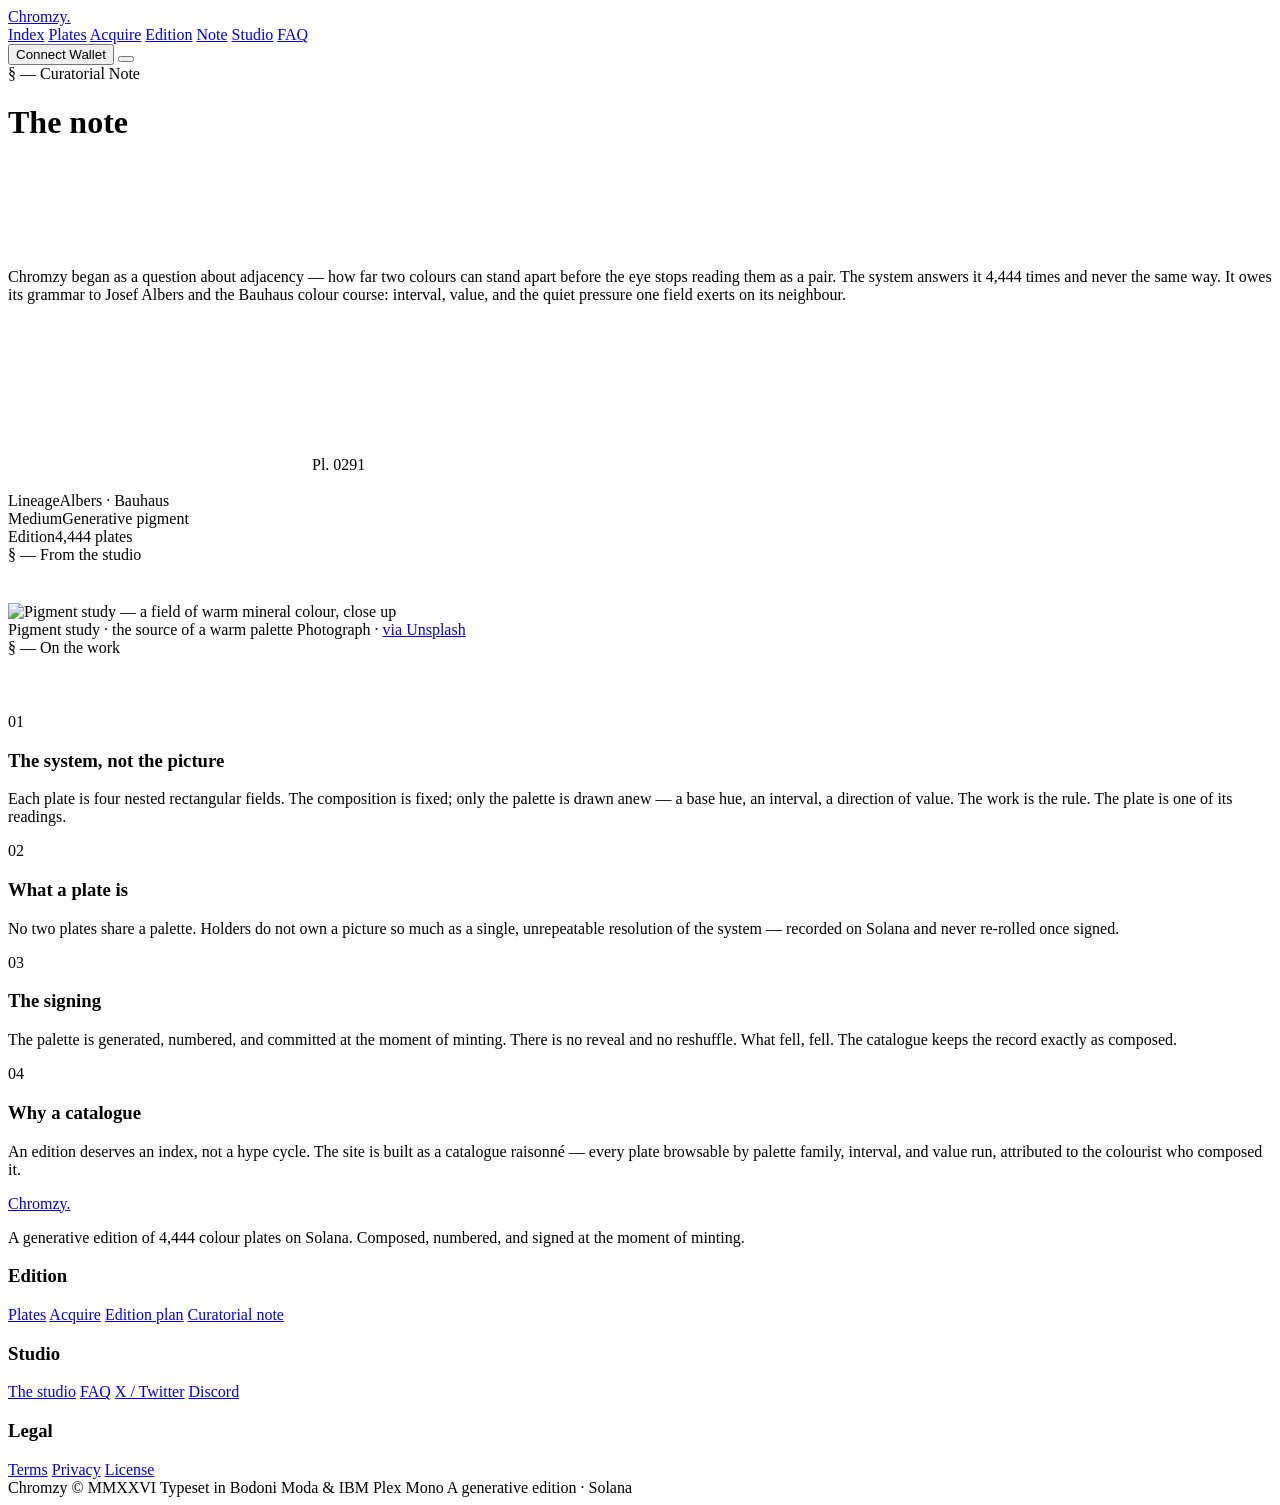
==== about.html @ 217c469e "commit" ====
<!DOCTYPE html>
<html lang="en">
<head>
  <meta charset="UTF-8">
  <meta name="viewport" content="width=device-width, initial-scale=1.0">
  <title>Curatorial Note — CHROMZY</title>
  <meta name="description" content="The curatorial note behind Chromzy: a generative colour edition in the lineage of Josef Albers and the Bauhaus colour course — interval, adjacency, and the way one field changes its neighbour.">
  <link rel="canonical" href="https://chromzy.com/about.html">
  <meta name="theme-color" content="#f4f1ea">
  <meta property="og:type" content="article">
  <meta property="og:site_name" content="CHROMZY">
  <meta property="og:title" content="Curatorial Note — CHROMZY">
  <meta property="og:description" content="A generative colour edition in the lineage of Albers and the Bauhaus colour course.">
  <meta property="og:url" content="https://chromzy.com/about.html">
  <meta property="og:image" content="https://chromzy.com/assets/og-image.svg">
  <meta name="twitter:card" content="summary_large_image">
  <link rel="icon" href="data:image/svg+xml,%3Csvg xmlns='http://www.w3.org/2000/svg' viewBox='0 0 32 32'%3E%3Crect fill='%23f4f1ea' width='32' height='32'/%3E%3Ccircle cx='16' cy='16' r='6' fill='%23ce3a1f'/%3E%3C/svg%3E">
  <link rel="preconnect" href="https://fonts.googleapis.com">
  <link rel="preconnect" href="https://fonts.gstatic.com" crossorigin>
  <link rel="stylesheet" href="css/main.css">
</head>
<body>
  <header class="nav" role="banner">
    <div class="nav__inner">
      <a href="index.html" class="nav__logo" aria-label="CHROMZY home">Chromzy<span class="nav__logo-dot">.</span></a>
      <nav class="nav__links" aria-label="Main">
        <a href="index.html" class="nav__link" data-nav-link>Index</a>
        <a href="collection.html" class="nav__link" data-nav-link>Plates</a>
        <a href="mint.html" class="nav__link" data-nav-link>Acquire</a>
        <a href="roadmap.html" class="nav__link" data-nav-link>Edition</a>
        <a href="about.html" class="nav__link nav__link--active" data-nav-link>Note</a>
        <a href="team.html" class="nav__link" data-nav-link>Studio</a>
        <a href="faq.html" class="nav__link" data-nav-link>FAQ</a>
      </nav>
      <div class="nav__actions">
        <button type="button" class="btn btn--sm btn--wallet" data-wallet-connect>Connect Wallet</button>
        <button type="button" class="nav__toggle" data-nav-toggle aria-expanded="false" aria-controls="nav-mobile" aria-label="Open menu"><span></span><span></span><span></span></button>
      </div>
    </div>
    <nav id="nav-mobile" class="nav__mobile" data-nav-mobile hidden aria-label="Mobile">
      <a href="index.html" class="nav__mobile-link" data-no="01">Index</a>
      <a href="collection.html" class="nav__mobile-link" data-no="02">Plates</a>
      <a href="mint.html" class="nav__mobile-link" data-no="03">Acquire</a>
      <a href="roadmap.html" class="nav__mobile-link" data-no="04">Edition</a>
      <a href="about.html" class="nav__mobile-link" data-no="05">Note</a>
      <a href="team.html" class="nav__mobile-link" data-no="06">Studio</a>
      <a href="faq.html" class="nav__mobile-link" data-no="07">FAQ</a>
    </nav>
  </header>

  <main id="main-content">
    <div class="container">
      <header class="page-head reveal">
        <div class="sec-mark"><span>§ — Curatorial Note</span></div>
        <h1 class="page-head__title">The note</h1>
      </header>

      <section class="section about-split grid12" style="padding-top:clamp(48px,7vw,96px);">
        <div class="about-split__lead reveal">
          <p class="serif-lead drop-cap">Chromzy began as a question about adjacency — how far two colours can stand apart before the eye stops reading them as a pair. The system answers it 4,444 times and never the same way. It owes its grammar to Josef Albers and the Bauhaus colour course: interval, value, and the quiet pressure one field exerts on its neighbour.</p>
        </div>
        <aside class="about-split__aside reveal">
          <div class="figure__frame ar-4-5 is-zoom" data-plate-interactive>
            <canvas data-plate data-plate-interactive data-seed="291" data-plate-chroma="0.12"></canvas>
            <span class="figure__dim">Pl. 0291</span>
          </div>
          <div class="spec" style="margin-top:18px;">
            <div class="spec__row"><span class="spec__key">Lineage</span><span>Albers · Bauhaus</span></div>
            <div class="spec__row"><span class="spec__key">Medium</span><span>Generative pigment</span></div>
            <div class="spec__row"><span class="spec__key">Edition</span><span>4,444 plates</span></div>
          </div>
        </aside>
      </section>

      <section class="section" style="padding-bottom:0;">
        <div class="sec-mark reveal" style="margin-bottom:clamp(24px,3vw,40px);"><span>§ — From the studio</span></div>
        <figure class="studio-photo reveal" style="margin:0;">
          <div class="studio-photo__frame is-zoom">
            <img src="https://images.unsplash.com/photo-1554755229-ca4470e07232?w=2000&q=80&auto=format&fit=crop"
                 alt="Pigment study — a field of warm mineral colour, close up" loading="lazy" decoding="async">
          </div>
          <figcaption class="studio-photo__cap">
            <span>Pigment study · the source of a warm palette</span>
            <span>Photograph · <a href="https://images.unsplash.com/photo-1554755229-ca4470e07232" target="_blank" rel="noopener noreferrer">via Unsplash</a></span>
          </figcaption>
        </figure>
      </section>

      <section class="section">
        <div class="sec-mark reveal" style="margin-bottom:clamp(32px,5vw,56px);"><span>§ — On the work</span></div>
        <div class="lore-blocks">
          <article class="lore-block reveal">
            <div class="lore-block__no">01</div>
            <h3>The system, not the picture</h3>
            <p>Each plate is four nested rectangular fields. The composition is fixed; only the palette is drawn anew — a base hue, an interval, a direction of value. The work is the rule. The plate is one of its readings.</p>
          </article>
          <article class="lore-block reveal">
            <div class="lore-block__no">02</div>
            <h3>What a plate is</h3>
            <p>No two plates share a palette. Holders do not own a picture so much as a single, unrepeatable resolution of the system — recorded on Solana and never re-rolled once signed.</p>
          </article>
          <article class="lore-block reveal">
            <div class="lore-block__no">03</div>
            <h3>The signing</h3>
            <p>The palette is generated, numbered, and committed at the moment of minting. There is no reveal and no reshuffle. What fell, fell. The catalogue keeps the record exactly as composed.</p>
          </article>
          <article class="lore-block reveal">
            <div class="lore-block__no">04</div>
            <h3>Why a catalogue</h3>
            <p>An edition deserves an index, not a hype cycle. The site is built as a catalogue raisonné — every plate browsable by palette family, interval, and value run, attributed to the colourist who composed it.</p>
          </article>
        </div>
      </section>
    </div>
  </main>

  <footer class="footer" role="contentinfo">
    <div class="container">
      <div class="footer__grid">
        <div class="footer__brand">
          <a href="index.html" class="nav__logo">Chromzy<span class="nav__logo-dot">.</span></a>
          <p>A generative edition of 4,444 colour plates on Solana. Composed, numbered, and signed at the moment of minting.</p>
        </div>
        <div>
          <h3 class="footer__heading">Edition</h3>
          <a href="collection.html" class="footer__link">Plates</a>
          <a href="mint.html" class="footer__link">Acquire</a>
          <a href="roadmap.html" class="footer__link">Edition plan</a>
          <a href="about.html" class="footer__link">Curatorial note</a>
        </div>
        <div>
          <h3 class="footer__heading">Studio</h3>
          <a href="team.html" class="footer__link">The studio</a>
          <a href="faq.html" class="footer__link">FAQ</a>
          <a href="https://x.com/chromzy" class="footer__link" target="_blank" rel="noopener noreferrer">X / Twitter</a>
          <a href="https://discord.gg/chromzy" class="footer__link" target="_blank" rel="noopener noreferrer">Discord</a>
        </div>
        <div>
          <h3 class="footer__heading">Legal</h3>
          <a href="terms.html" class="footer__link">Terms</a>
          <a href="privacy.html" class="footer__link">Privacy</a>
          <a href="license.html" class="footer__link">License</a>
        </div>
      </div>
      <div class="footer__bottom">
        <span>Chromzy © MMXXVI</span>
        <span>Typeset in Bodoni Moda &amp; IBM Plex Mono</span>
        <span class="footer__solana"><span class="footer__solana-dot" aria-hidden="true"></span> A generative edition · Solana</span>
      </div>
    </div>
  </footer>

  <script type="module" src="js/main.js"></script>
</body>
</html>
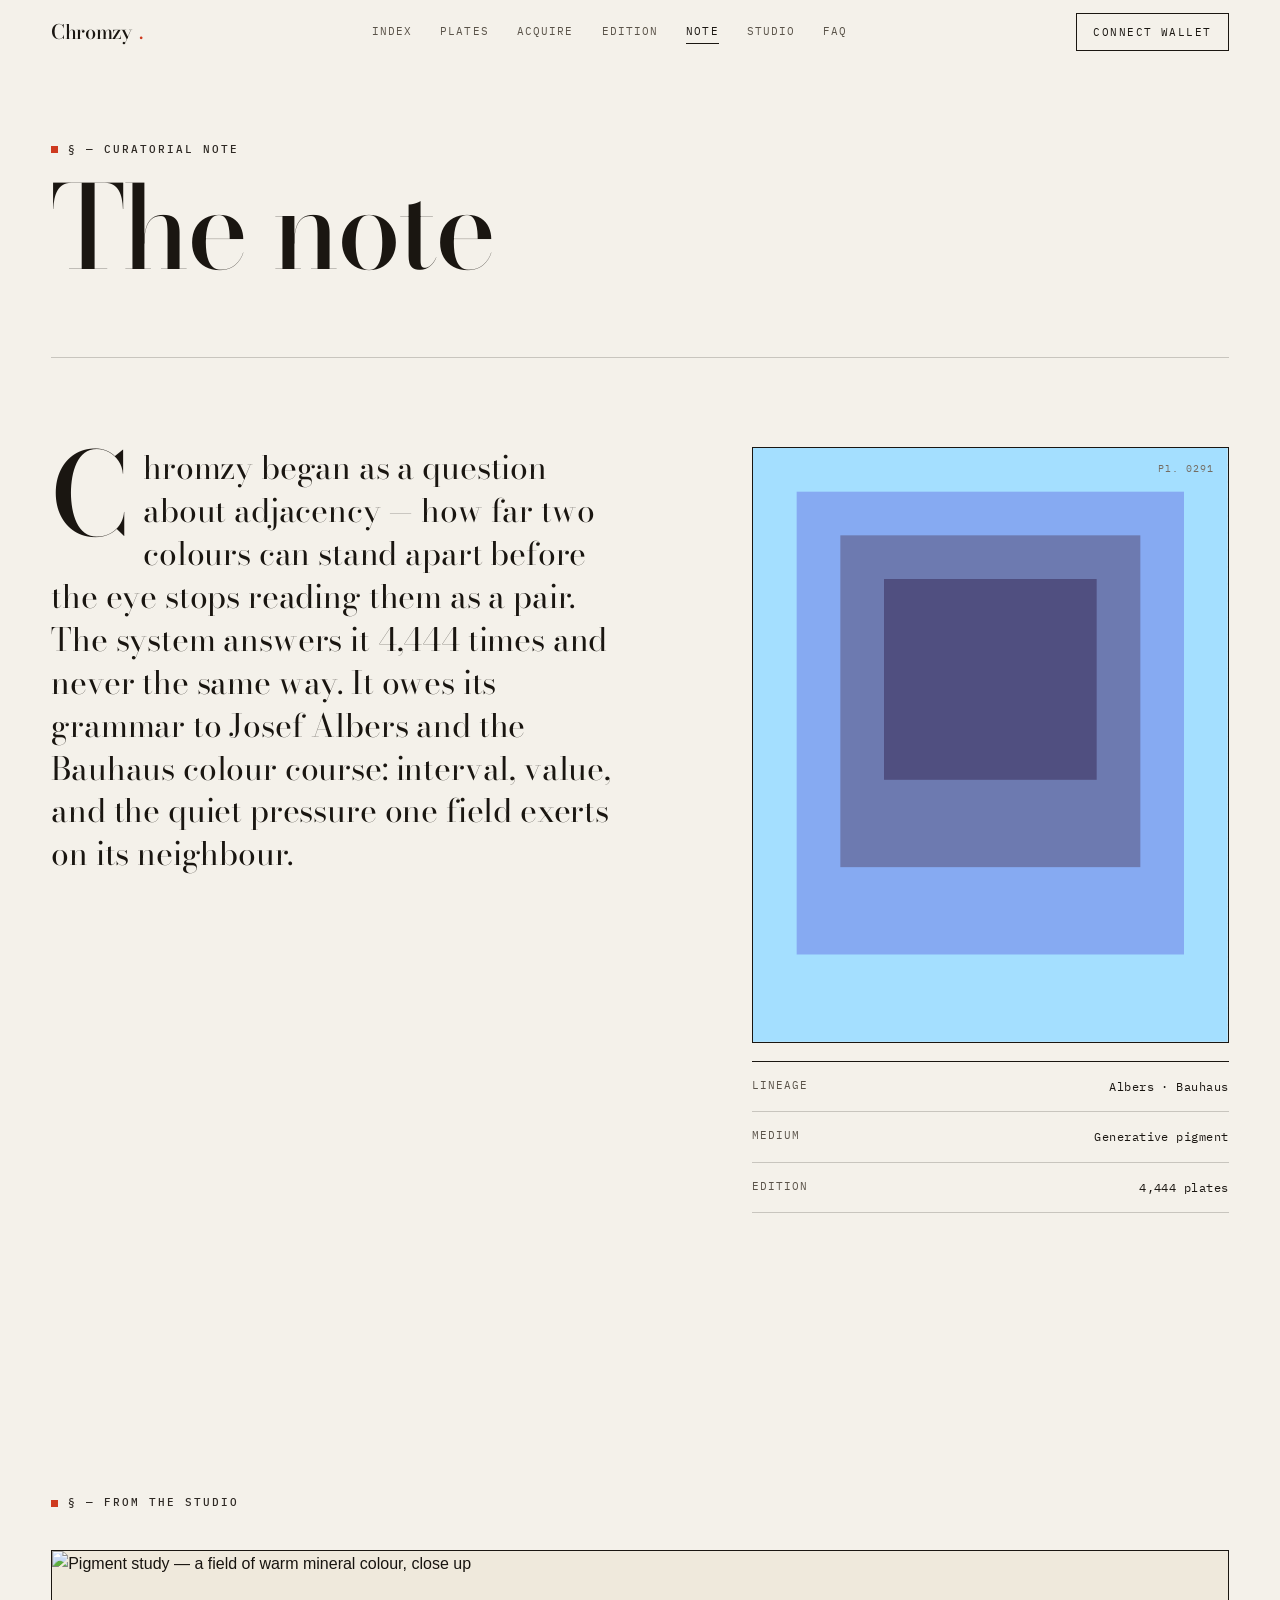
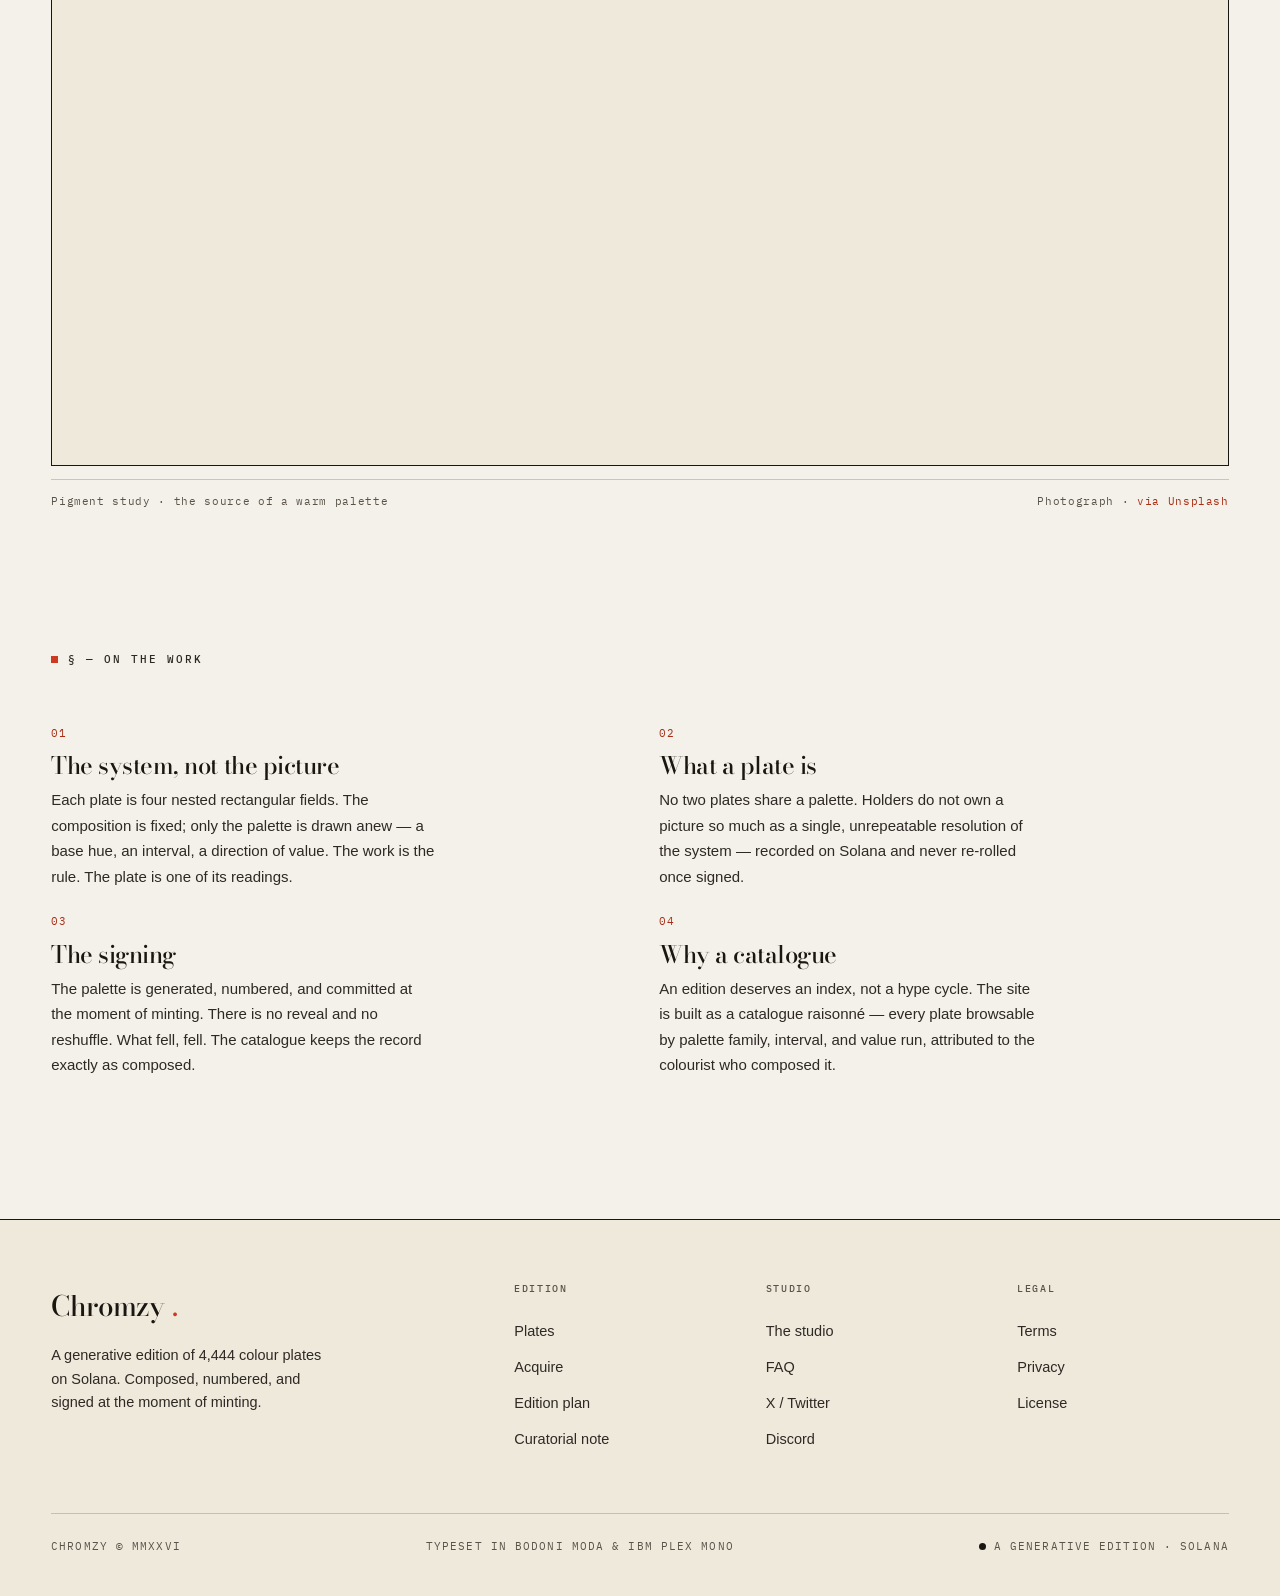
==== commit 5af4bd73: "." ====
--- a/about.html
+++ b/about.html
@@ -1,155 +1,155 @@
-<!DOCTYPE html>
-<html lang="en">
-<head>
-  <meta charset="UTF-8">
-  <meta name="viewport" content="width=device-width, initial-scale=1.0">
-  <title>Curatorial Note — CHROMZY</title>
-  <meta name="description" content="The curatorial note behind Chromzy: a generative colour edition in the lineage of Josef Albers and the Bauhaus colour course — interval, adjacency, and the way one field changes its neighbour.">
-  <link rel="canonical" href="https://chromzy.com/about.html">
-  <meta name="theme-color" content="#f4f1ea">
-  <meta property="og:type" content="article">
-  <meta property="og:site_name" content="CHROMZY">
-  <meta property="og:title" content="Curatorial Note — CHROMZY">
-  <meta property="og:description" content="A generative colour edition in the lineage of Albers and the Bauhaus colour course.">
-  <meta property="og:url" content="https://chromzy.com/about.html">
-  <meta property="og:image" content="https://chromzy.com/assets/og-image.svg">
-  <meta name="twitter:card" content="summary_large_image">
-  <link rel="icon" href="data:image/svg+xml,%3Csvg xmlns='http://www.w3.org/2000/svg' viewBox='0 0 32 32'%3E%3Crect fill='%23f4f1ea' width='32' height='32'/%3E%3Ccircle cx='16' cy='16' r='6' fill='%23ce3a1f'/%3E%3C/svg%3E">
-  <link rel="preconnect" href="https://fonts.googleapis.com">
-  <link rel="preconnect" href="https://fonts.gstatic.com" crossorigin>
-  <link rel="stylesheet" href="css/main.css">
-</head>
-<body>
-  <header class="nav" role="banner">
-    <div class="nav__inner">
-      <a href="index.html" class="nav__logo" aria-label="CHROMZY home">Chromzy<span class="nav__logo-dot">.</span></a>
-      <nav class="nav__links" aria-label="Main">
-        <a href="index.html" class="nav__link" data-nav-link>Index</a>
-        <a href="collection.html" class="nav__link" data-nav-link>Plates</a>
-        <a href="mint.html" class="nav__link" data-nav-link>Acquire</a>
-        <a href="roadmap.html" class="nav__link" data-nav-link>Edition</a>
-        <a href="about.html" class="nav__link nav__link--active" data-nav-link>Note</a>
-        <a href="team.html" class="nav__link" data-nav-link>Studio</a>
-        <a href="faq.html" class="nav__link" data-nav-link>FAQ</a>
-      </nav>
-      <div class="nav__actions">
-        <button type="button" class="btn btn--sm btn--wallet" data-wallet-connect>Connect Wallet</button>
-        <button type="button" class="nav__toggle" data-nav-toggle aria-expanded="false" aria-controls="nav-mobile" aria-label="Open menu"><span></span><span></span><span></span></button>
-      </div>
-    </div>
-    <nav id="nav-mobile" class="nav__mobile" data-nav-mobile hidden aria-label="Mobile">
-      <a href="index.html" class="nav__mobile-link" data-no="01">Index</a>
-      <a href="collection.html" class="nav__mobile-link" data-no="02">Plates</a>
-      <a href="mint.html" class="nav__mobile-link" data-no="03">Acquire</a>
-      <a href="roadmap.html" class="nav__mobile-link" data-no="04">Edition</a>
-      <a href="about.html" class="nav__mobile-link" data-no="05">Note</a>
-      <a href="team.html" class="nav__mobile-link" data-no="06">Studio</a>
-      <a href="faq.html" class="nav__mobile-link" data-no="07">FAQ</a>
-    </nav>
-  </header>
-
-  <main id="main-content">
-    <div class="container">
-      <header class="page-head reveal">
-        <div class="sec-mark"><span>§ — Curatorial Note</span></div>
-        <h1 class="page-head__title">The note</h1>
-      </header>
-
-      <section class="section about-split grid12" style="padding-top:clamp(48px,7vw,96px);">
-        <div class="about-split__lead reveal">
-          <p class="serif-lead drop-cap">Chromzy began as a question about adjacency — how far two colours can stand apart before the eye stops reading them as a pair. The system answers it 4,444 times and never the same way. It owes its grammar to Josef Albers and the Bauhaus colour course: interval, value, and the quiet pressure one field exerts on its neighbour.</p>
-        </div>
-        <aside class="about-split__aside reveal">
-          <div class="figure__frame ar-4-5 is-zoom" data-plate-interactive>
-            <canvas data-plate data-plate-interactive data-seed="291" data-plate-chroma="0.12"></canvas>
-            <span class="figure__dim">Pl. 0291</span>
-          </div>
-          <div class="spec" style="margin-top:18px;">
-            <div class="spec__row"><span class="spec__key">Lineage</span><span>Albers · Bauhaus</span></div>
-            <div class="spec__row"><span class="spec__key">Medium</span><span>Generative pigment</span></div>
-            <div class="spec__row"><span class="spec__key">Edition</span><span>4,444 plates</span></div>
-          </div>
-        </aside>
-      </section>
-
-      <section class="section" style="padding-bottom:0;">
-        <div class="sec-mark reveal" style="margin-bottom:clamp(24px,3vw,40px);"><span>§ — From the studio</span></div>
-        <figure class="studio-photo reveal" style="margin:0;">
-          <div class="studio-photo__frame is-zoom">
-            <img src="https://images.unsplash.com/photo-1554755229-ca4470e07232?w=2000&q=80&auto=format&fit=crop"
-                 alt="Pigment study — a field of warm mineral colour, close up" loading="lazy" decoding="async">
-          </div>
-          <figcaption class="studio-photo__cap">
-            <span>Pigment study · the source of a warm palette</span>
-            <span>Photograph · <a href="https://images.unsplash.com/photo-1554755229-ca4470e07232" target="_blank" rel="noopener noreferrer">via Unsplash</a></span>
-          </figcaption>
-        </figure>
-      </section>
-
-      <section class="section">
-        <div class="sec-mark reveal" style="margin-bottom:clamp(32px,5vw,56px);"><span>§ — On the work</span></div>
-        <div class="lore-blocks">
-          <article class="lore-block reveal">
-            <div class="lore-block__no">01</div>
-            <h3>The system, not the picture</h3>
-            <p>Each plate is four nested rectangular fields. The composition is fixed; only the palette is drawn anew — a base hue, an interval, a direction of value. The work is the rule. The plate is one of its readings.</p>
-          </article>
-          <article class="lore-block reveal">
-            <div class="lore-block__no">02</div>
-            <h3>What a plate is</h3>
-            <p>No two plates share a palette. Holders do not own a picture so much as a single, unrepeatable resolution of the system — recorded on Solana and never re-rolled once signed.</p>
-          </article>
-          <article class="lore-block reveal">
-            <div class="lore-block__no">03</div>
-            <h3>The signing</h3>
-            <p>The palette is generated, numbered, and committed at the moment of minting. There is no reveal and no reshuffle. What fell, fell. The catalogue keeps the record exactly as composed.</p>
-          </article>
-          <article class="lore-block reveal">
-            <div class="lore-block__no">04</div>
-            <h3>Why a catalogue</h3>
-            <p>An edition deserves an index, not a hype cycle. The site is built as a catalogue raisonné — every plate browsable by palette family, interval, and value run, attributed to the colourist who composed it.</p>
-          </article>
-        </div>
-      </section>
-    </div>
-  </main>
-
-  <footer class="footer" role="contentinfo">
-    <div class="container">
-      <div class="footer__grid">
-        <div class="footer__brand">
-          <a href="index.html" class="nav__logo">Chromzy<span class="nav__logo-dot">.</span></a>
-          <p>A generative edition of 4,444 colour plates on Solana. Composed, numbered, and signed at the moment of minting.</p>
-        </div>
-        <div>
-          <h3 class="footer__heading">Edition</h3>
-          <a href="collection.html" class="footer__link">Plates</a>
-          <a href="mint.html" class="footer__link">Acquire</a>
-          <a href="roadmap.html" class="footer__link">Edition plan</a>
-          <a href="about.html" class="footer__link">Curatorial note</a>
-        </div>
-        <div>
-          <h3 class="footer__heading">Studio</h3>
-          <a href="team.html" class="footer__link">The studio</a>
-          <a href="faq.html" class="footer__link">FAQ</a>
-          <a href="https://x.com/chromzy" class="footer__link" target="_blank" rel="noopener noreferrer">X / Twitter</a>
-          <a href="https://discord.gg/chromzy" class="footer__link" target="_blank" rel="noopener noreferrer">Discord</a>
-        </div>
-        <div>
-          <h3 class="footer__heading">Legal</h3>
-          <a href="terms.html" class="footer__link">Terms</a>
-          <a href="privacy.html" class="footer__link">Privacy</a>
-          <a href="license.html" class="footer__link">License</a>
-        </div>
-      </div>
-      <div class="footer__bottom">
-        <span>Chromzy © MMXXVI</span>
-        <span>Typeset in Bodoni Moda &amp; IBM Plex Mono</span>
-        <span class="footer__solana"><span class="footer__solana-dot" aria-hidden="true"></span> A generative edition · Solana</span>
-      </div>
-    </div>
-  </footer>
-
-  <script type="module" src="js/main.js"></script>
-</body>
-</html>
+<!DOCTYPE html>
+<html lang="en">
+<head>
+  <meta charset="UTF-8">
+  <meta name="viewport" content="width=device-width, initial-scale=1.0">
+  <title>Curatorial Note — CHROMZY</title>
+  <meta name="description" content="The curatorial note behind Chromzy: a generative colour edition in the lineage of Josef Albers and the Bauhaus colour course — interval, adjacency, and the way one field changes its neighbour.">
+  <link rel="canonical" href="https://chromzy.com/about.html">
+  <meta name="theme-color" content="#f4f1ea">
+  <meta property="og:type" content="article">
+  <meta property="og:site_name" content="CHROMZY">
+  <meta property="og:title" content="Curatorial Note — CHROMZY">
+  <meta property="og:description" content="A generative colour edition in the lineage of Albers and the Bauhaus colour course.">
+  <meta property="og:url" content="https://chromzy.com/about.html">
+  <meta property="og:image" content="https://chromzy.com/assets/og-image.svg">
+  <meta name="twitter:card" content="summary_large_image">
+  <link rel="icon" href="data:image/svg+xml,%3Csvg xmlns='http://www.w3.org/2000/svg' viewBox='0 0 32 32'%3E%3Crect fill='%23f4f1ea' width='32' height='32'/%3E%3Ccircle cx='16' cy='16' r='6' fill='%23ce3a1f'/%3E%3C/svg%3E">
+  <link rel="preconnect" href="https://fonts.googleapis.com">
+  <link rel="preconnect" href="https://fonts.gstatic.com" crossorigin>
+  <link rel="stylesheet" href="css/main.css">
+</head>
+<body>
+  <header class="nav" role="banner">
+    <div class="nav__inner">
+      <a href="index.html" class="nav__logo" aria-label="CHROMZY home">Chromzy<span class="nav__logo-dot">.</span></a>
+      <nav class="nav__links" aria-label="Main">
+        <a href="index.html" class="nav__link" data-nav-link>Index</a>
+        <a href="collection.html" class="nav__link" data-nav-link>Plates</a>
+        <a href="mint.html" class="nav__link" data-nav-link>Acquire</a>
+        <a href="roadmap.html" class="nav__link" data-nav-link>Edition</a>
+        <a href="about.html" class="nav__link nav__link--active" data-nav-link>Note</a>
+        <a href="team.html" class="nav__link" data-nav-link>Studio</a>
+        <a href="faq.html" class="nav__link" data-nav-link>FAQ</a>
+      </nav>
+      <div class="nav__actions">
+        <button type="button" class="btn btn--sm btn--wallet" data-wallet-connect>Connect Wallet</button>
+        <button type="button" class="nav__toggle" data-nav-toggle aria-expanded="false" aria-controls="nav-mobile" aria-label="Open menu"><span></span><span></span><span></span></button>
+      </div>
+    </div>
+    <nav id="nav-mobile" class="nav__mobile" data-nav-mobile hidden aria-label="Mobile">
+      <a href="index.html" class="nav__mobile-link" data-no="01">Index</a>
+      <a href="collection.html" class="nav__mobile-link" data-no="02">Plates</a>
+      <a href="mint.html" class="nav__mobile-link" data-no="03">Acquire</a>
+      <a href="roadmap.html" class="nav__mobile-link" data-no="04">Edition</a>
+      <a href="about.html" class="nav__mobile-link" data-no="05">Note</a>
+      <a href="team.html" class="nav__mobile-link" data-no="06">Studio</a>
+      <a href="faq.html" class="nav__mobile-link" data-no="07">FAQ</a>
+    </nav>
+  </header>
+
+  <main id="main-content">
+    <div class="container">
+      <header class="page-head reveal">
+        <div class="sec-mark"><span>§ — Curatorial Note</span></div>
+        <h1 class="page-head__title">The note</h1>
+      </header>
+
+      <section class="section about-split grid12" style="padding-top:clamp(48px,7vw,96px);">
+        <div class="about-split__lead reveal">
+          <p class="serif-lead drop-cap">Chromzy began as a question about adjacency — how far two colours can stand apart before the eye stops reading them as a pair. The system answers it 4,444 times and never the same way. It owes its grammar to Josef Albers and the Bauhaus colour course: interval, value, and the quiet pressure one field exerts on its neighbour.</p>
+        </div>
+        <aside class="about-split__aside reveal">
+          <div class="figure__frame ar-4-5 is-zoom" data-plate-interactive>
+            <canvas data-plate data-plate-interactive data-seed="291" data-plate-chroma="0.12"></canvas>
+            <span class="figure__dim">Pl. 0291</span>
+          </div>
+          <div class="spec" style="margin-top:18px;">
+            <div class="spec__row"><span class="spec__key">Lineage</span><span>Albers · Bauhaus</span></div>
+            <div class="spec__row"><span class="spec__key">Medium</span><span>Generative pigment</span></div>
+            <div class="spec__row"><span class="spec__key">Edition</span><span>4,444 plates</span></div>
+          </div>
+        </aside>
+      </section>
+
+      <section class="section" style="padding-bottom:0;">
+        <div class="sec-mark reveal" style="margin-bottom:clamp(24px,3vw,40px);"><span>§ — From the studio</span></div>
+        <figure class="studio-photo reveal" style="margin:0;">
+          <div class="studio-photo__frame is-zoom">
+            <img src="https://images.unsplash.com/photo-1554755229-ca4470e07232?w=2000&q=80&auto=format&fit=crop"
+                 alt="Pigment study — a field of warm mineral colour, close up" loading="lazy" decoding="async">
+          </div>
+          <figcaption class="studio-photo__cap">
+            <span>Pigment study · the source of a warm palette</span>
+            <span>Photograph · <a href="https://images.unsplash.com/photo-1554755229-ca4470e07232" target="_blank" rel="noopener noreferrer">via Unsplash</a></span>
+          </figcaption>
+        </figure>
+      </section>
+
+      <section class="section">
+        <div class="sec-mark reveal" style="margin-bottom:clamp(32px,5vw,56px);"><span>§ — On the work</span></div>
+        <div class="lore-blocks">
+          <article class="lore-block reveal">
+            <div class="lore-block__no">01</div>
+            <h3>The system, not the picture</h3>
+            <p>Each plate is four nested rectangular fields. The composition is fixed; only the palette is drawn anew — a base hue, an interval, a direction of value. The work is the rule. The plate is one of its readings.</p>
+          </article>
+          <article class="lore-block reveal">
+            <div class="lore-block__no">02</div>
+            <h3>What a plate is</h3>
+            <p>No two plates share a palette. Holders do not own a picture so much as a single, unrepeatable resolution of the system — recorded on Solana and never re-rolled once signed.</p>
+          </article>
+          <article class="lore-block reveal">
+            <div class="lore-block__no">03</div>
+            <h3>The signing</h3>
+            <p>The palette is generated, numbered, and committed at the moment of minting. There is no reveal and no reshuffle. What fell, fell. The catalogue keeps the record exactly as composed.</p>
+          </article>
+          <article class="lore-block reveal">
+            <div class="lore-block__no">04</div>
+            <h3>Why a catalogue</h3>
+            <p>An edition deserves an index, not a hype cycle. The site is built as a catalogue raisonné — every plate browsable by palette family, interval, and value run, attributed to the colourist who composed it.</p>
+          </article>
+        </div>
+      </section>
+    </div>
+  </main>
+
+  <footer class="footer" role="contentinfo">
+    <div class="container">
+      <div class="footer__grid">
+        <div class="footer__brand">
+          <a href="index.html" class="nav__logo">Chromzy<span class="nav__logo-dot">.</span></a>
+          <p>A generative edition of 4,444 colour plates on Solana. Composed, numbered, and signed at the moment of minting.</p>
+        </div>
+        <div>
+          <h3 class="footer__heading">Edition</h3>
+          <a href="collection.html" class="footer__link">Plates</a>
+          <a href="mint.html" class="footer__link">Acquire</a>
+          <a href="roadmap.html" class="footer__link">Edition plan</a>
+          <a href="about.html" class="footer__link">Curatorial note</a>
+        </div>
+        <div>
+          <h3 class="footer__heading">Studio</h3>
+          <a href="team.html" class="footer__link">The studio</a>
+          <a href="faq.html" class="footer__link">FAQ</a>
+          <a href="https://x.com/chromzy" class="footer__link" target="_blank" rel="noopener noreferrer">X / Twitter</a>
+          <a href="https://discord.gg/chromzy" class="footer__link" target="_blank" rel="noopener noreferrer">Discord</a>
+        </div>
+        <div>
+          <h3 class="footer__heading">Legal</h3>
+          <a href="terms.html" class="footer__link">Terms</a>
+          <a href="privacy.html" class="footer__link">Privacy</a>
+          <a href="license.html" class="footer__link">License</a>
+        </div>
+      </div>
+      <div class="footer__bottom">
+        <span>Chromzy © MMXXVI</span>
+        <span>Typeset in Bodoni Moda &amp; IBM Plex Mono</span>
+        <span class="footer__solana"><span class="footer__solana-dot" aria-hidden="true"></span> A generative edition · Solana</span>
+      </div>
+    </div>
+  </footer>
+
+  <script type="module" src="js/main.js"></script>
+</body>
+</html>
--- a/css/main.css
+++ b/css/main.css
@@ -0,0 +1,6 @@
+@import "variables.css";
+@import "base.css";
+@import "effects.css";
+@import "components.css";
+@import "pages.css";
+@import "interactions.css";
